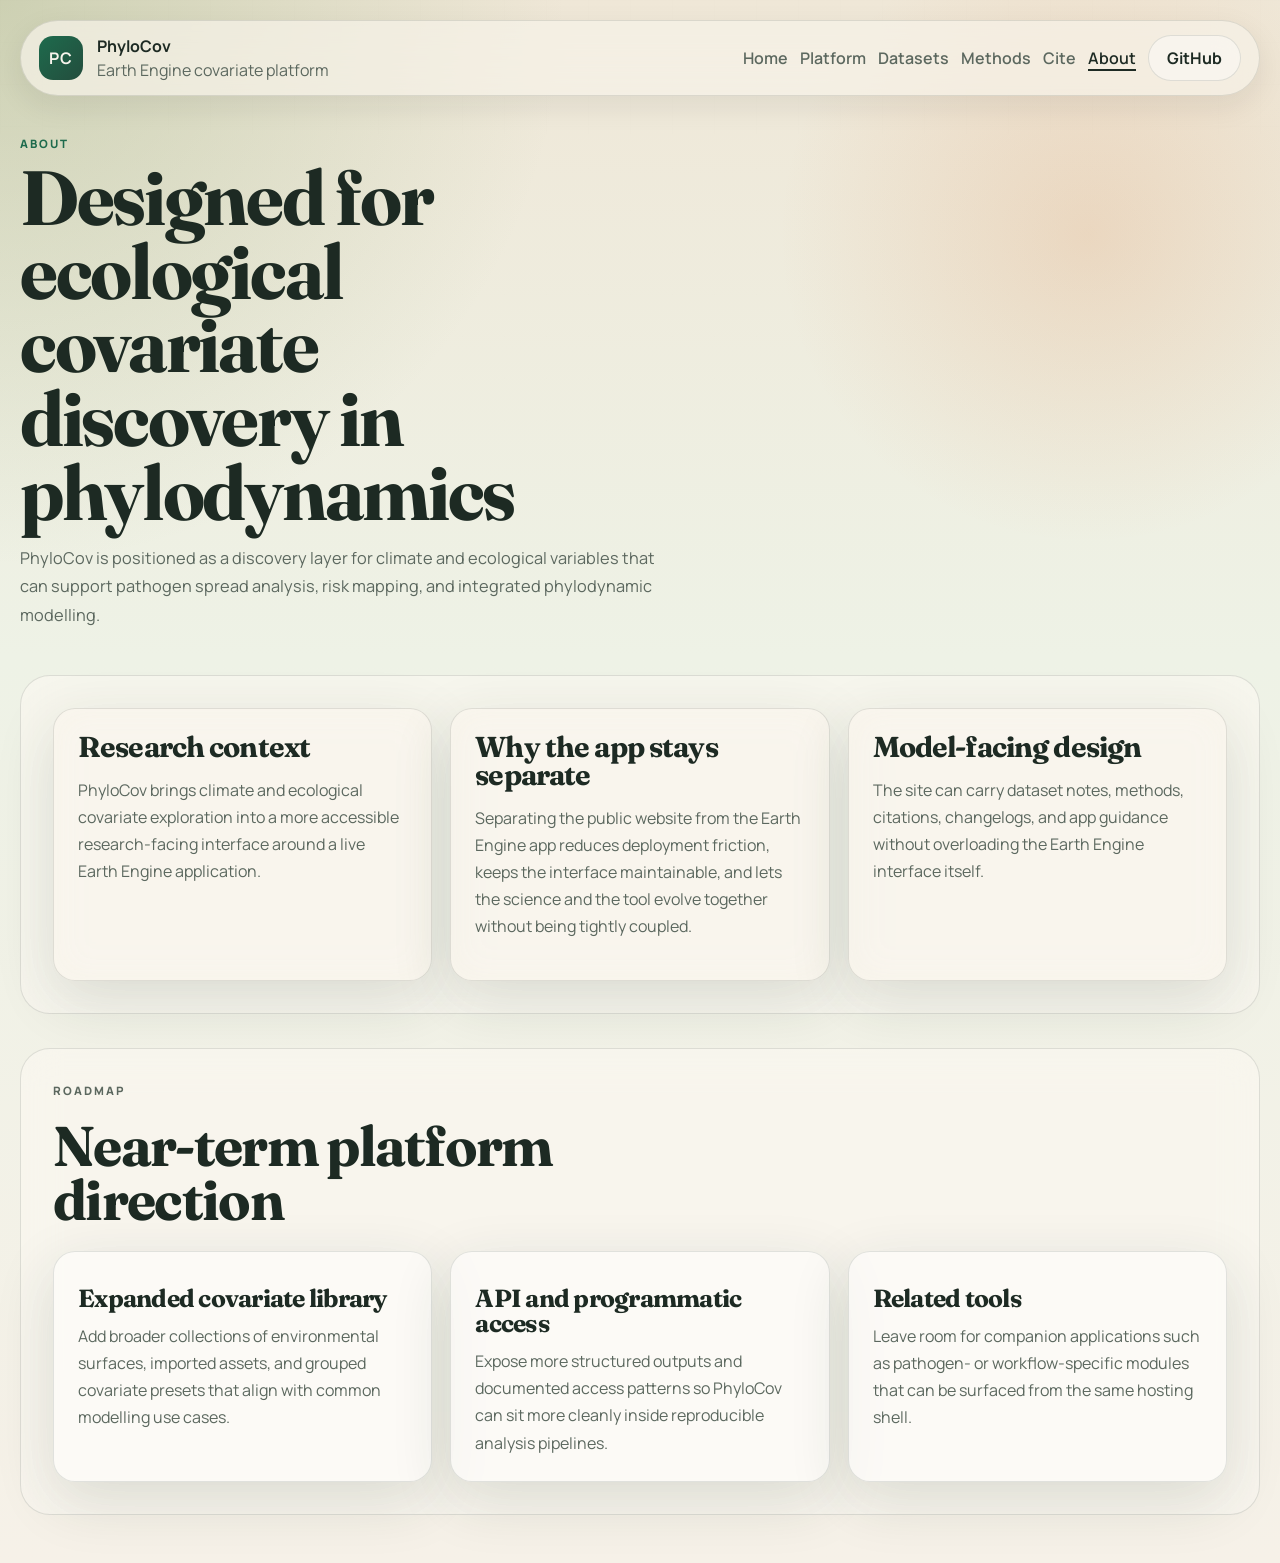
==== about.html @ 58de3246 "Refactor PhyloCov into multi-page site" ====
<!DOCTYPE html>
<html lang="en">
<head>
  <meta charset="UTF-8">
  <meta name="viewport" content="width=device-width, initial-scale=1.0">
  <title>PhyloCov About | Project Context</title>
  <meta
    name="description"
    content="About the PhyloCov platform and its role in ecological covariate discovery for phylodynamics."
  >
  <link rel="preconnect" href="https://fonts.googleapis.com">
  <link rel="preconnect" href="https://fonts.gstatic.com" crossorigin>
  <link
    href="https://fonts.googleapis.com/css2?family=Fraunces:opsz,wght@9..144,500;9..144,700&family=Manrope:wght@400;500;600;700&display=swap"
    rel="stylesheet"
    >
  <link rel="stylesheet" href="./styles.css">
</head>
<body>
  <div class="site-shell">
    <nav class="topbar" aria-label="Primary">
      <a class="brand" href="./index.html">
        <span class="brand-mark">PC</span>
        <span class="brand-copy">
          <strong>PhyloCov</strong>
          <span>Earth Engine covariate platform</span>
        </span>
      </a>
      <div class="topbar-actions">
        <a class="nav-link" href="./index.html">Home</a>
        <a class="nav-link" href="./platform.html">Platform</a>
        <a class="nav-link" href="./datasets.html">Datasets</a>
        <a class="nav-link" href="./methods.html">Methods</a>
        <a class="nav-link" href="./cite.html">Cite</a>
        <a class="nav-link" aria-current="page" href="./about.html">About</a>
        <a class="button button-ghost" href="https://github.com/graeme-dor/PhyloCov" target="_blank" rel="noreferrer">GitHub</a>
      </div>
    </nav>

    <main>
      <section class="page-header">
        <p class="eyebrow">About</p>
        <h1>Designed for ecological covariate discovery in phylodynamics</h1>
        <p class="page-lead">
          PhyloCov is positioned as a discovery layer for climate and ecological variables that can support pathogen spread analysis, risk mapping, and integrated phylodynamic modelling.
        </p>
      </section>

      <section class="about-section">
        <div class="about-grid">
          <article class="about-card">
            <h3>Research context</h3>
            <p>PhyloCov brings climate and ecological covariate exploration into a more accessible research-facing interface around a live Earth Engine application.</p>
          </article>
          <article class="about-card">
            <h3>Why the app stays separate</h3>
            <p>Separating the public website from the Earth Engine app reduces deployment friction, keeps the interface maintainable, and lets the science and the tool evolve together without being tightly coupled.</p>
          </article>
          <article class="about-card">
            <h3>Model-facing design</h3>
            <p>The site can carry dataset notes, methods, citations, changelogs, and app guidance without overloading the Earth Engine interface itself.</p>
          </article>
        </div>
      </section>

      <section class="content-section">
        <div class="section-heading">
          <p class="eyebrow">Roadmap</p>
          <h2>Near-term platform direction</h2>
        </div>

        <div class="cite-layout">
          <article class="cite-card">
            <h3>Expanded covariate library</h3>
            <p>Add broader collections of environmental surfaces, imported assets, and grouped covariate presets that align with common modelling use cases.</p>
          </article>
          <article class="cite-card">
            <h3>API and programmatic access</h3>
            <p>Expose more structured outputs and documented access patterns so PhyloCov can sit more cleanly inside reproducible analysis pipelines.</p>
          </article>
          <article class="cite-card">
            <h3>Related tools</h3>
            <p>Leave room for companion applications such as pathogen- or workflow-specific modules that can be surfaced from the same hosting shell.</p>
          </article>
        </div>
      </section>
    </main>
  </div>
</body>
</html>
---- styles.css ----
:root {
  --bg: #f3efe4;
  --bg-deep: #d7e2ce;
  --panel: rgba(248, 245, 237, 0.74);
  --panel-strong: #f7f2e8;
  --text: #1d2a23;
  --muted: #5c685f;
  --line: rgba(29, 42, 35, 0.12);
  --line-strong: rgba(29, 42, 35, 0.2);
  --accent: #1e6b4d;
  --accent-2: #d77d3f;
  --accent-3: #8da66f;
  --shadow: 0 18px 60px rgba(30, 52, 37, 0.14);
  --radius-xl: 30px;
  --radius-lg: 22px;
  --radius-md: 16px;
  --max-width: 1240px;
}

* {
  box-sizing: border-box;
}

html {
  scroll-behavior: smooth;
}

body {
  margin: 0;
  font-family: "Manrope", "Avenir Next", "Segoe UI", sans-serif;
  color: var(--text);
  background:
    radial-gradient(circle at top left, rgba(141, 166, 111, 0.35), transparent 28%),
    radial-gradient(circle at 85% 15%, rgba(215, 125, 63, 0.18), transparent 18%),
    linear-gradient(180deg, #efe7d7 0%, #eef2e6 42%, #f6f1e8 100%);
  min-height: 100vh;
}

body::before {
  content: "";
  position: fixed;
  inset: 0;
  pointer-events: none;
  opacity: 0.34;
  background-image:
    linear-gradient(rgba(29, 42, 35, 0.04) 1px, transparent 1px),
    linear-gradient(90deg, rgba(29, 42, 35, 0.04) 1px, transparent 1px);
  background-size: 42px 42px;
  mask-image: linear-gradient(180deg, rgba(0, 0, 0, 0.3), transparent 85%);
}

.site-shell {
  width: min(calc(100% - 32px), var(--max-width));
  margin: 0 auto;
  padding: 20px 0 48px;
}

.hero,
.platform-section,
.about-section,
.content-section {
  position: relative;
}

.topbar {
  display: flex;
  justify-content: space-between;
  align-items: center;
  gap: 24px;
  padding: 14px 18px;
  border: 1px solid var(--line);
  background: rgba(247, 242, 232, 0.7);
  backdrop-filter: blur(20px);
  border-radius: 999px;
  box-shadow: 0 10px 30px rgba(21, 30, 24, 0.08);
}

.brand {
  display: inline-flex;
  align-items: center;
  gap: 14px;
  color: inherit;
  text-decoration: none;
}

.brand-mark {
  display: inline-grid;
  place-items: center;
  width: 44px;
  height: 44px;
  border-radius: 14px;
  background: linear-gradient(135deg, var(--accent) 0%, #234d3d 100%);
  color: #f8f4ec;
  font-weight: 700;
  letter-spacing: 0.08em;
}

.brand-copy {
  display: grid;
  gap: 2px;
}

.brand-copy strong {
  font-size: 1rem;
}

.brand-copy span,
.nav-link,
.hero-text,
.section-heading p,
.app-description,
.about-card p,
.panel-card p,
.feature-list,
.hero-metrics dt,
.hero-metrics dd {
  color: var(--muted);
}

.topbar-actions {
  display: flex;
  align-items: center;
  gap: 10px;
  flex-wrap: wrap;
}

.nav-link {
  text-decoration: none;
  font-weight: 600;
}

.nav-link[aria-current="page"] {
  color: var(--text);
  text-decoration: underline;
  text-decoration-thickness: 2px;
  text-underline-offset: 0.32em;
}

.hero-grid {
  display: grid;
  grid-template-columns: minmax(0, 1.4fr) minmax(300px, 0.9fr);
  gap: 28px;
  padding: 56px 0 28px;
  align-items: stretch;
}

.hero-copy,
.panel-card,
.app-browser,
.embed-panel,
.about-card {
  border: 1px solid var(--line);
  background: var(--panel);
  backdrop-filter: blur(18px);
  box-shadow: var(--shadow);
}

.hero-copy {
  padding: 42px;
  border-radius: var(--radius-xl);
  overflow: hidden;
}

.hero-copy h1,
.section-heading h2,
.app-browser-header h3,
.embed-meta h3,
.about-card h3,
.panel-card h2,
.frame-placeholder h4 {
  font-family: "Fraunces", "Iowan Old Style", "Palatino Linotype", serif;
  line-height: 0.96;
  letter-spacing: -0.03em;
}

.hero-copy h1 {
  margin: 12px 0 18px;
  font-size: clamp(3rem, 8vw, 6rem);
  max-width: 12ch;
}

.eyebrow {
  margin: 0;
  text-transform: uppercase;
  letter-spacing: 0.18em;
  font-size: 0.72rem;
  font-weight: 800;
  color: var(--accent);
}

.eyebrow-tight {
  margin-bottom: 10px;
}

.hero-text {
  max-width: 58ch;
  font-size: 1.02rem;
  line-height: 1.7;
}

.hero-actions,
.topbar-actions,
.tag-row {
  display: flex;
  gap: 12px;
  flex-wrap: wrap;
}

.button {
  display: inline-flex;
  align-items: center;
  justify-content: center;
  min-height: 46px;
  padding: 0 18px;
  border-radius: 999px;
  border: 1px solid transparent;
  background: linear-gradient(135deg, var(--accent) 0%, #28563f 100%);
  color: #f9f5ed;
  font-weight: 700;
  text-decoration: none;
  transition: transform 160ms ease, box-shadow 160ms ease, background 160ms ease;
  box-shadow: 0 10px 24px rgba(30, 107, 77, 0.22);
}

.button:hover,
.button:focus-visible {
  transform: translateY(-1px);
}

.button-ghost {
  background: rgba(255, 255, 255, 0.42);
  color: var(--text);
  border-color: var(--line);
  box-shadow: none;
}

.button-small {
  min-height: 40px;
}

.hero-metrics {
  display: grid;
  grid-template-columns: repeat(3, minmax(0, 1fr));
  gap: 16px;
  margin: 32px 0 0;
}

.hero-metrics div {
  padding-top: 18px;
  border-top: 1px solid var(--line);
}

.hero-metrics dt {
  font-size: 0.78rem;
  text-transform: uppercase;
  letter-spacing: 0.12em;
  margin-bottom: 8px;
}

.hero-metrics dd {
  margin: 0;
  font-weight: 700;
  color: var(--text);
}

.panel-card {
  height: 100%;
  padding: 30px;
  border-radius: var(--radius-xl);
  background:
    linear-gradient(160deg, rgba(244, 237, 222, 0.92), rgba(228, 239, 223, 0.88)),
    var(--panel);
}

.panel-label {
  display: inline-block;
  padding: 8px 12px;
  border-radius: 999px;
  background: rgba(141, 166, 111, 0.16);
  color: var(--accent);
  font-size: 0.82rem;
  font-weight: 700;
}

.panel-card h2,
.section-heading h2 {
  margin: 18px 0 14px;
  font-size: clamp(2rem, 4.4vw, 3.5rem);
}

.feature-list {
  padding-left: 18px;
  margin: 20px 0 0;
  display: grid;
  gap: 10px;
  line-height: 1.5;
}

.platform-section,
.about-section,
.content-section {
  margin-top: 34px;
  padding: 32px;
  border-radius: var(--radius-xl);
  border: 1px solid var(--line);
  background: rgba(250, 247, 240, 0.72);
  backdrop-filter: blur(18px);
}

.page-header {
  padding: 40px 0 12px;
}

.page-header h1 {
  margin: 10px 0 14px;
  font-family: "Fraunces", "Iowan Old Style", "Palatino Linotype", serif;
  font-size: clamp(2.8rem, 6vw, 5rem);
  line-height: 0.96;
  letter-spacing: -0.03em;
  max-width: 12ch;
}

.page-lead {
  max-width: 64ch;
  margin: 0;
  color: var(--muted);
  line-height: 1.75;
  font-size: 1.02rem;
}

.section-heading {
  max-width: 70ch;
  margin-bottom: 24px;
}

.section-heading h2 {
  margin-bottom: 12px;
}

.section-heading p {
  line-height: 1.7;
}

.embed-panel,
.about-card {
  padding: 24px;
  border-radius: var(--radius-lg);
}

.app-browser-header,
.embed-meta {
  display: flex;
  align-items: start;
  justify-content: space-between;
  gap: 16px;
}

.app-browser-header h3,
.embed-meta h3,
.about-card h3,
.frame-placeholder h4 {
  margin: 0;
  font-size: 1.8rem;
}

.app-count,
.app-tag {
  display: inline-flex;
  align-items: center;
  min-height: 30px;
  padding: 0 12px;
  border-radius: 999px;
  background: rgba(30, 107, 77, 0.1);
  color: var(--accent);
  font-size: 0.85rem;
  font-weight: 700;
}

.app-list {
  display: grid;
  gap: 12px;
  margin-top: 20px;
}

.app-card {
  width: 100%;
  padding: 16px;
  border: 1px solid var(--line);
  border-radius: 18px;
  background: rgba(255, 255, 255, 0.5);
  color: var(--text);
  text-align: left;
  cursor: pointer;
  transition: transform 160ms ease, border-color 160ms ease, background 160ms ease;
}

.app-card:hover,
.app-card:focus-visible,
.app-card.is-active {
  transform: translateY(-1px);
  border-color: rgba(30, 107, 77, 0.35);
  background: linear-gradient(180deg, rgba(223, 237, 226, 0.78), rgba(255, 250, 242, 0.84));
}

.app-card-title {
  display: block;
  font-weight: 800;
  margin-bottom: 8px;
}

.app-card-summary {
  display: block;
  color: var(--muted);
  line-height: 1.5;
}

.app-description {
  margin: 18px 0 16px;
  line-height: 1.7;
}

.tag-row {
  margin-bottom: 18px;
}

.app-tag {
  background: rgba(215, 125, 63, 0.12);
  color: #8d4f26;
}

.frame-wrap {
  position: relative;
  min-height: 78vh;
  border-radius: 0;
  overflow: hidden;
  border-top: 1px solid var(--line-strong);
  border-bottom: 1px solid var(--line-strong);
  background:
    linear-gradient(180deg, rgba(229, 236, 223, 0.5), rgba(249, 244, 235, 0.78)),
    #edf1e8;
}

#app-frame {
  width: 100%;
  min-height: 78vh;
  border: 0;
  display: block;
  background: #eef3ea;
}

.frame-placeholder {
  position: absolute;
  inset: 0;
  display: grid;
  place-items: center;
  padding: 32px;
  text-align: center;
  background:
    linear-gradient(140deg, rgba(247, 242, 232, 0.84), rgba(225, 236, 221, 0.86));
}

.frame-placeholder[hidden] {
  display: none !important;
}

.frame-placeholder p {
  max-width: 42ch;
  color: var(--muted);
  line-height: 1.6;
}

.about-grid {
  display: grid;
  grid-template-columns: repeat(3, minmax(0, 1fr));
  gap: 18px;
}

.platform-controls {
  display: grid;
  grid-template-columns: minmax(0, 1.3fr) minmax(260px, 0.7fr);
  gap: 18px;
  margin-top: 20px;
}

.link-grid {
  display: grid;
  grid-template-columns: repeat(2, minmax(0, 1fr));
  gap: 18px;
}

.nav-card {
  display: block;
  padding: 24px;
  border-radius: var(--radius-lg);
  border: 1px solid var(--line);
  background: rgba(255, 255, 255, 0.5);
  box-shadow: var(--shadow);
  color: inherit;
  text-decoration: none;
  transition: transform 160ms ease, border-color 160ms ease, background 160ms ease;
}

.nav-card:hover,
.nav-card:focus-visible {
  transform: translateY(-1px);
  border-color: rgba(30, 107, 77, 0.35);
  background: linear-gradient(180deg, rgba(223, 237, 226, 0.78), rgba(255, 250, 242, 0.84));
}

.nav-card h3 {
  margin: 10px 0 12px;
  font-family: "Fraunces", "Iowan Old Style", "Palatino Linotype", serif;
  font-size: 1.75rem;
  line-height: 1.02;
  letter-spacing: -0.03em;
}

.nav-card p:last-child {
  margin: 0;
  color: var(--muted);
  line-height: 1.7;
}

.platform-tools,
.platform-notes {
  padding: 20px;
  border-radius: 18px;
  border: 1px solid var(--line);
  background: rgba(255, 255, 255, 0.42);
}

.platform-notes {
  display: grid;
  align-content: start;
  gap: 14px;
}

.platform-notes p {
  margin: 0;
  color: var(--muted);
  line-height: 1.7;
}

.embed-actions {
  display: flex;
  align-items: center;
  gap: 12px;
  flex-wrap: wrap;
}

.frame-stage {
  width: 100vw;
  margin-left: calc(50% - 50vw);
  margin-top: 24px;
}

.platform-tools .app-list {
  grid-template-columns: repeat(auto-fit, minmax(220px, 1fr));
}

.usage-strip,
.catalog-grid,
.workflow-grid,
.cite-layout {
  display: grid;
  gap: 18px;
}

.usage-strip {
  grid-template-columns: repeat(3, minmax(0, 1fr));
  margin-top: 22px;
}

.usage-card,
.catalog-card,
.workflow-card,
.cite-card {
  padding: 24px;
  border-radius: var(--radius-lg);
  border: 1px solid var(--line);
  background: rgba(255, 255, 255, 0.5);
  box-shadow: var(--shadow);
}

.usage-card h3,
.catalog-card h3,
.workflow-card h3,
.cite-card h3 {
  margin: 10px 0 12px;
  font-family: "Fraunces", "Iowan Old Style", "Palatino Linotype", serif;
  font-size: 1.55rem;
  line-height: 1.02;
  letter-spacing: -0.03em;
}

.usage-card p,
.catalog-card p,
.workflow-card p,
.cite-card p {
  margin: 0;
  color: var(--muted);
  line-height: 1.7;
}

.cite-card p + p {
  margin-top: 14px;
}

.citation-text {
  color: var(--text);
}

.citation-text a {
  color: var(--accent);
  text-decoration-thickness: 1px;
  text-underline-offset: 0.18em;
}

.usage-step,
.workflow-phase,
.catalog-kicker {
  display: inline-flex;
  align-items: center;
  justify-content: center;
  min-height: 32px;
  padding: 0 12px;
  border-radius: 999px;
  font-size: 0.78rem;
  font-weight: 800;
  letter-spacing: 0.1em;
  text-transform: uppercase;
}

.usage-step,
.workflow-phase {
  background: rgba(30, 107, 77, 0.12);
  color: var(--accent);
}

.catalog-kicker {
  background: rgba(215, 125, 63, 0.12);
  color: #8d4f26;
}

.catalog-grid {
  grid-template-columns: repeat(2, minmax(0, 1fr));
}

.workflow-grid {
  grid-template-columns: repeat(3, minmax(0, 1fr));
}

.cite-layout {
  grid-template-columns: repeat(3, minmax(0, 1fr));
}

.about-card p {
  line-height: 1.7;
}

@media (max-width: 980px) {
  .hero-grid,
  .about-grid,
  .hero-metrics,
  .platform-controls,
  .link-grid,
  .usage-strip,
  .catalog-grid,
  .workflow-grid,
  .cite-layout {
    grid-template-columns: 1fr;
  }

  .topbar,
  .app-browser-header,
  .embed-meta {
    border-radius: 28px;
    align-items: stretch;
    flex-direction: column;
  }

  .site-shell {
    width: min(calc(100% - 20px), var(--max-width));
    padding-top: 10px;
  }

  .hero-copy,
  .platform-section,
  .about-section,
  .content-section {
    padding: 24px;
  }
}

@media (max-width: 640px) {
  .hero-copy h1 {
    font-size: 2.85rem;
  }

  .panel-card h2,
  .section-heading h2 {
    font-size: 2.3rem;
  }

  .frame-wrap,
  #app-frame {
    min-height: 68vh;
  }
}
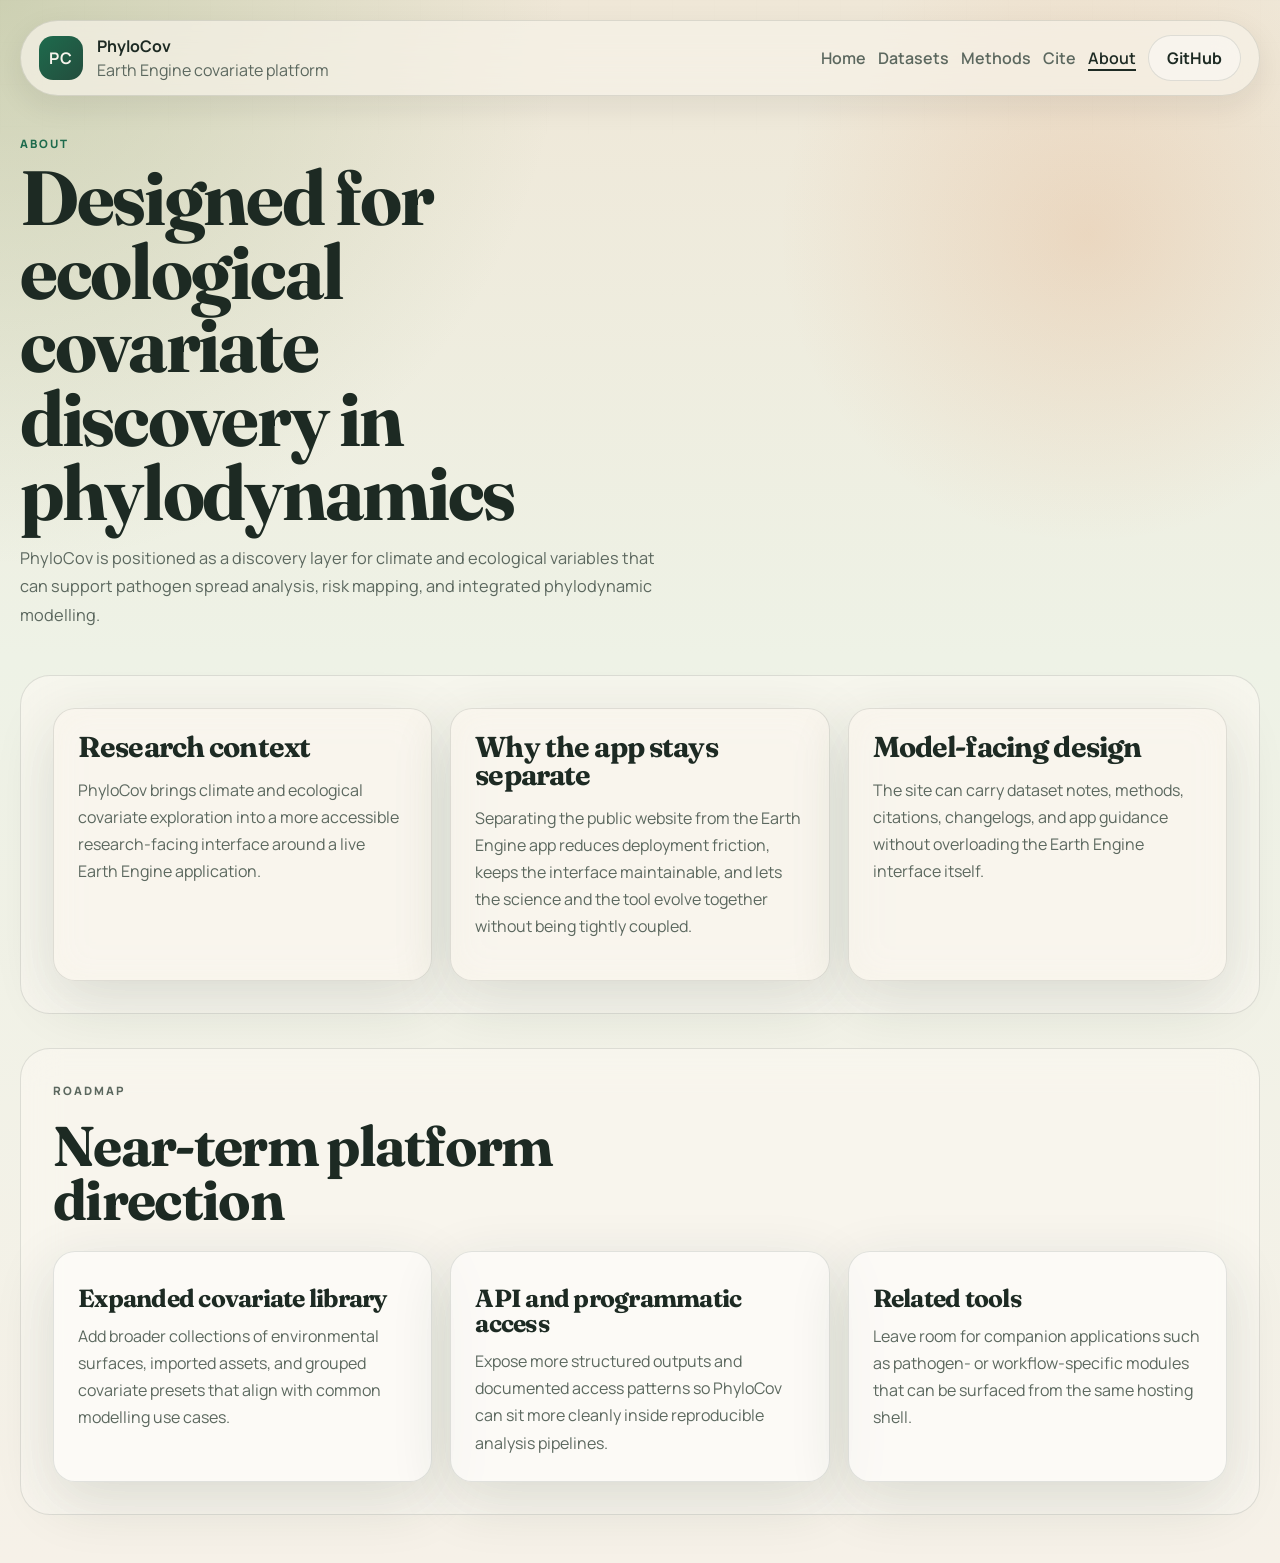
==== commit d34af2c7: "Combine homepage and platform view" ====
--- a/about.html
+++ b/about.html
@@ -28,7 +28,6 @@
       </a>
       <div class="topbar-actions">
         <a class="nav-link" href="./index.html">Home</a>
-        <a class="nav-link" href="./platform.html">Platform</a>
         <a class="nav-link" href="./datasets.html">Datasets</a>
         <a class="nav-link" href="./methods.html">Methods</a>
         <a class="nav-link" href="./cite.html">Cite</a>
